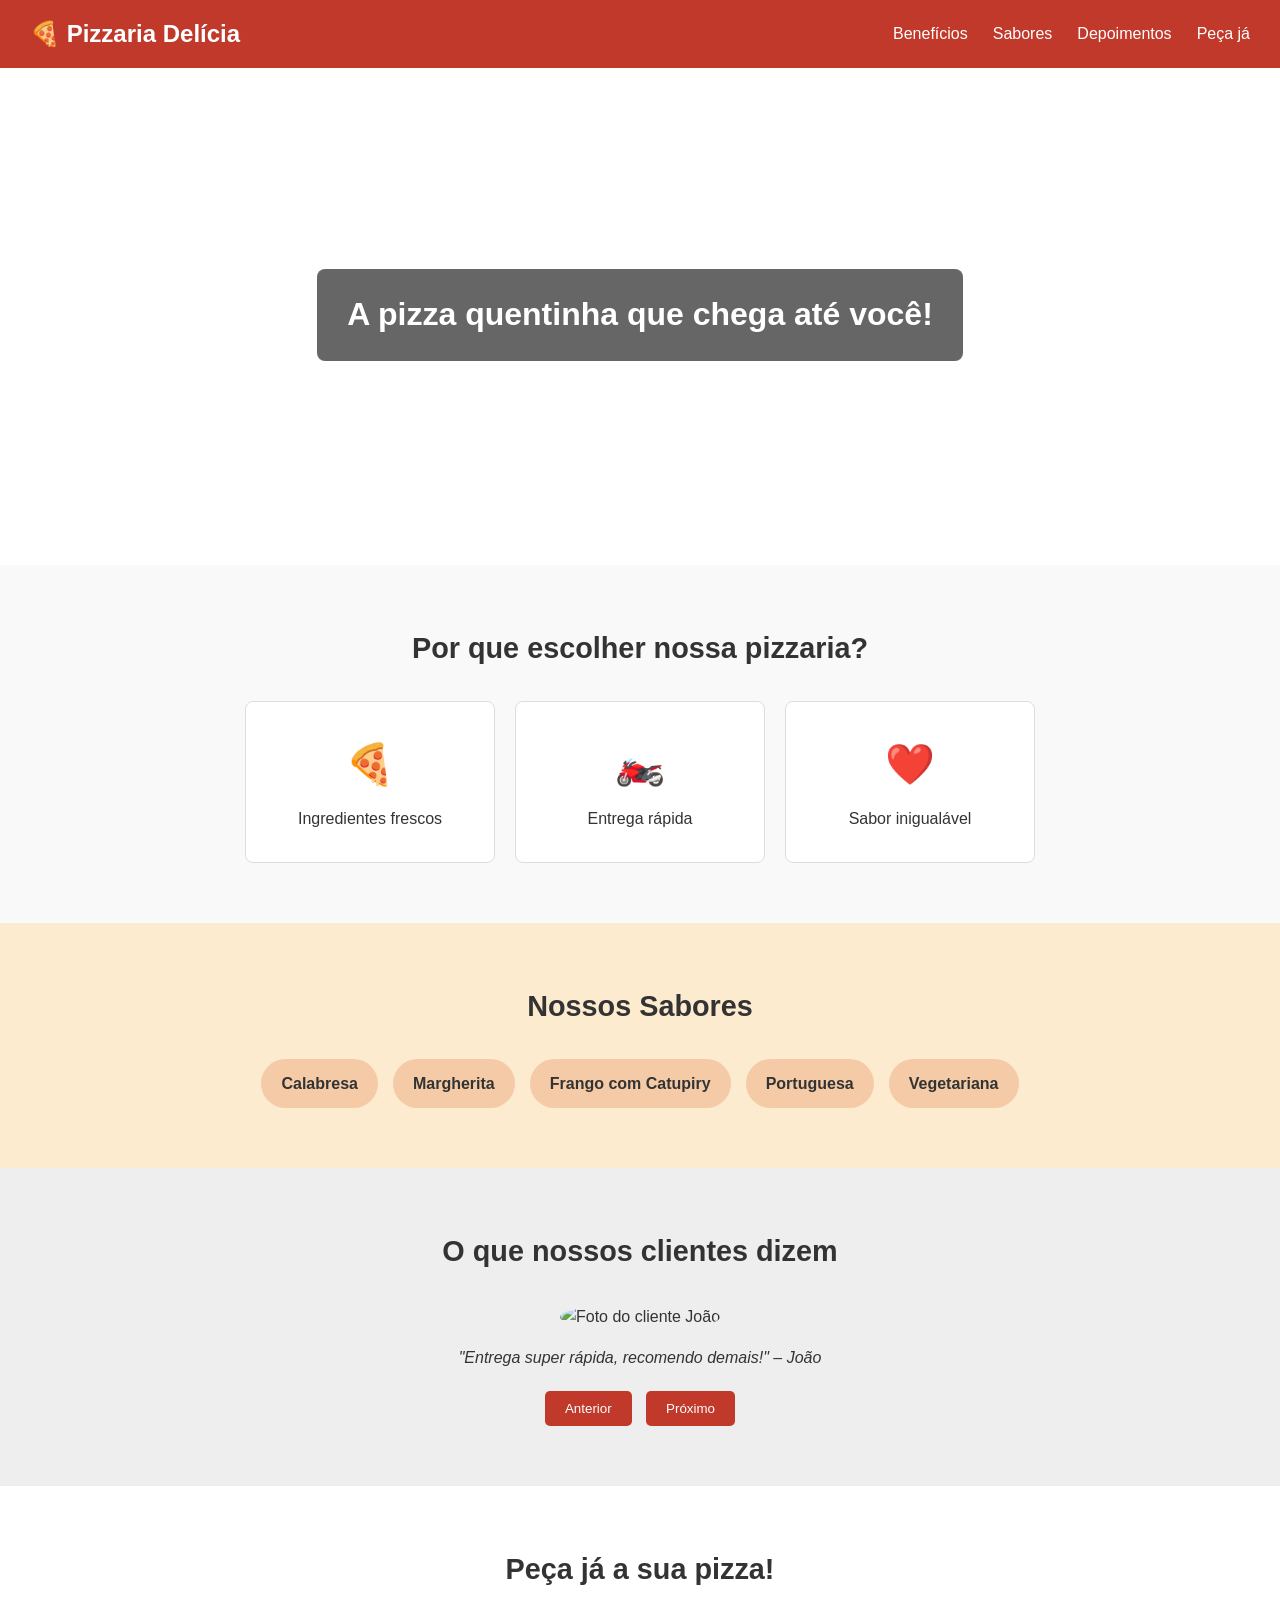
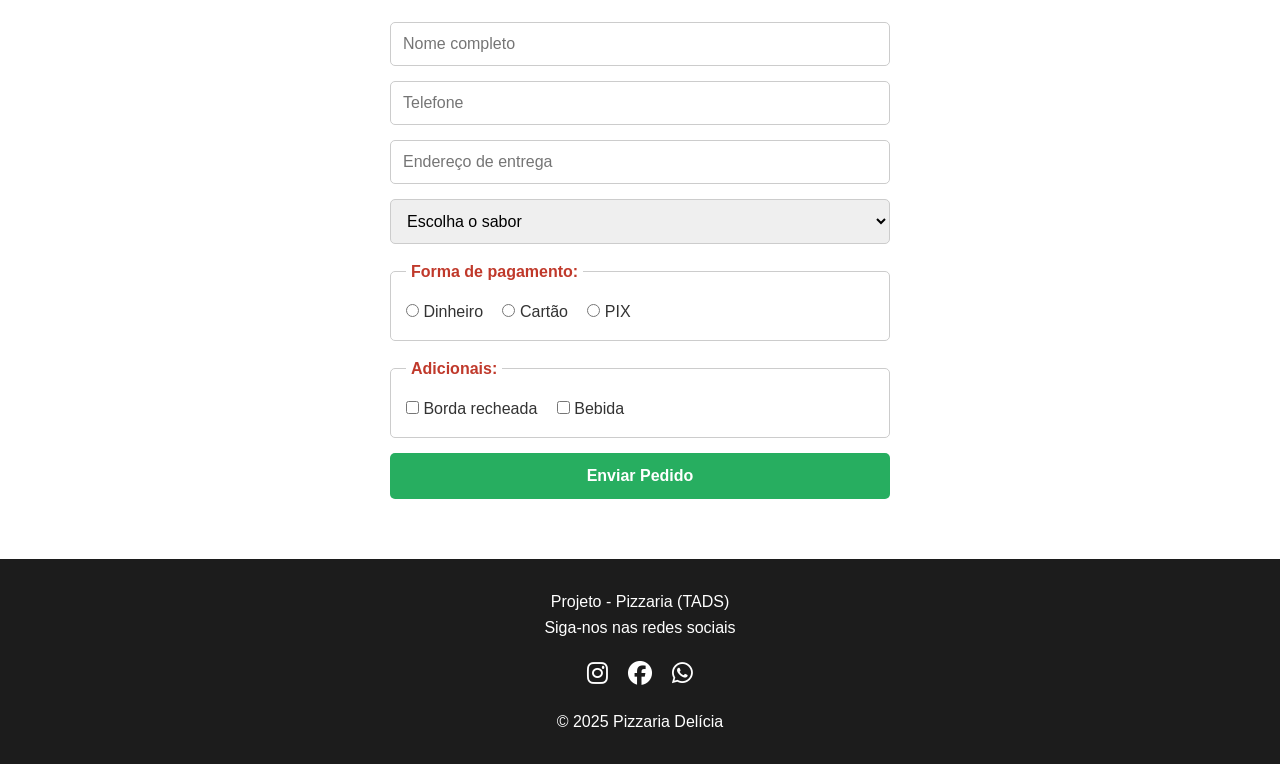
==== index.html @ 00b5034f "Initial commit: landing page da Pizzaria Delicia Estrutura completa em HTML5 e CSS3: header fixo, he" ====
<!DOCTYPE html>
<html lang="pt-br">
<head>
    <meta charset="UTF-8">
    <meta name="viewport" content="width=device-width, initial-scale=1.0">
    <title>Pizzaria Delícia</title>
    <link rel="stylesheet" href="style.css">
    <link rel="stylesheet" href="https://cdnjs.cloudflare.com/ajax/libs/font-awesome/6.5.1/css/all.min.css">
</head>
<body>

    <header>
        <div class="logo">🍕 Pizzaria Delícia</div>
        <nav>
            <ul>
                <li><a href="#beneficios">Benefícios</a></li>
                <li><a href="#sabores">Sabores</a></li>
                <li><a href="#depoimentos">Depoimentos</a></li>
                <li><a href="#formulario">Peça já</a></li>
            </ul>
        </nav>
    </header>

    <main>

        <!-- Hero Section -->
        <section class="hero">
            <h1>A pizza quentinha que chega até você!</h1>
        </section>

        <!-- Benefícios -->
        <section id="beneficios">
            <h2>Por que escolher nossa pizzaria?</h2>
            <div class="cards">
                <div class="card">
                    <div class="icone">🍕</div>
                    <p>Ingredientes frescos</p>
                </div>
                <div class="card">
                    <div class="icone">🏍️</div>
                    <p>Entrega rápida</p>
                </div>
                <div class="card">
                    <div class="icone">❤️</div>
                    <p>Sabor inigualável</p>
                </div>
            </div>
        </section>

        <!-- Sabores -->
        <section id="sabores">
            <h2>Nossos Sabores</h2>
            <div class="tags">
                <span class="tag">Calabresa</span>
                <span class="tag">Margherita</span>
                <span class="tag">Frango com Catupiry</span>
                <span class="tag">Portuguesa</span>
                <span class="tag">Vegetariana</span>
            </div>
        </section>

        <!-- Depoimentos -->
        <section id="depoimentos">
            <h2>O que nossos clientes dizem</h2>
            <div class="depoimento">
                <img src="assets/img/cliente-joao.jpg" alt="Foto do cliente João" class="depoimento-foto">
                <p>"Entrega super rápida, recomendo demais!" – João</p>
            </div>
            <div class="botoes-depoimento">
                <button type="button">Anterior</button>
                <button type="button">Próximo</button>
            </div>
        </section>

        <!-- Formulário de Pedido -->
        <section id="formulario">
            <h2>Peça já a sua pizza!</h2>
            <form action="obrigado.html" method="get">
                <input type="text" name="nome" placeholder="Nome completo" required>
                <input type="tel" name="telefone" placeholder="Telefone" required>
                <input type="text" name="endereco" placeholder="Endereço de entrega" required>

                <select name="sabor" required>
                    <option value="">Escolha o sabor</option>
                    <option value="calabresa">Calabresa</option>
                    <option value="margherita">Margherita</option>
                    <option value="frango-catupiry">Frango com Catupiry</option>
                    <option value="portuguesa">Portuguesa</option>
                    <option value="vegetariana">Vegetariana</option>
                </select>

                <fieldset>
                    <legend>Forma de pagamento:</legend>
                    <label><input type="radio" name="pagamento" value="dinheiro" required> Dinheiro</label>
                    <label><input type="radio" name="pagamento" value="cartao"> Cartão</label>
                    <label><input type="radio" name="pagamento" value="pix"> PIX</label>
                </fieldset>

                <fieldset>
                    <legend>Adicionais:</legend>
                    <label><input type="checkbox" name="borda"> Borda recheada</label>
                    <label><input type="checkbox" name="bebida"> Bebida</label>
                </fieldset>

                <button type="submit">Enviar Pedido</button>
            </form>
        </section>

    </main>

    <footer>
        <p>Projeto - Pizzaria (TADS)</p>
        <p>Siga-nos nas redes sociais</p>
        <div class="redes-sociais">
            <a href="#"><i class="fa-brands fa-instagram"></i></a>
            <a href="#"><i class="fa-brands fa-facebook"></i></a>
            <a href="#"><i class="fa-brands fa-whatsapp"></i></a>
        </div>
        <p>&copy; 2025 Pizzaria Delícia</p>
    </footer>

</body>
</html>
---- style.css ----
/* ===== Reset básico ===== */
* {
    margin: 0;
    padding: 0;
    box-sizing: border-box;
}

body {
    font-family: Arial, Helvetica, sans-serif;
    color: #333;
    line-height: 1.6;
}

a {
    text-decoration: none;
    color: inherit;
}

ul {
    list-style: none;
}

img {
    max-width: 100%;
}

/* ===== Header ===== */
header {
    background-color: #c0392b;
    color: #fff;
    padding: 15px 30px;
    position: fixed;
    top: 0;
    left: 0;
    width: 100%;
    display: flex;
    justify-content: space-between;
    align-items: center;
    z-index: 1000;
}

.logo {
    font-size: 1.5rem;
    font-weight: bold;
}

nav ul {
    display: flex;
    gap: 25px;
}

nav ul li a:hover {
    text-decoration: underline;
}

/* espaço para o header fixo não cobrir o conteúdo */
main {
    margin-top: 65px;
}

/* ===== Hero Section ===== */
.hero {
    background-image: url("assets/img/pizza.jpg");
    background-size: cover;
    background-position: center;
    background-attachment: fixed;
    height: 500px;
    display: flex;
    justify-content: center;
    align-items: center;
    text-align: center;
}

.hero h1 {
    background-color: rgba(0, 0, 0, 0.6);
    color: #fff;
    padding: 20px 30px;
    font-size: 2rem;
    border-radius: 8px;
}

/* ===== Seção Benefícios ===== */
#beneficios {
    padding: 60px 20px;
    text-align: center;
    background-color: #f9f9f9;
}

#beneficios h2 {
    margin-bottom: 30px;
    font-size: 1.8rem;
}

.cards {
    display: flex;
    justify-content: center;
    gap: 20px;
    flex-wrap: wrap;
}

.card {
    background-color: #fff;
    border: 1px solid #ddd;
    border-radius: 8px;
    padding: 30px 20px;
    width: 250px;
}

.card .icone {
    font-size: 2.5rem;
    margin-bottom: 10px;
}

/* ===== Seção Sabores ===== */
#sabores {
    padding: 60px 20px;
    text-align: center;
    background-color: #fdebd0;
}

#sabores h2 {
    margin-bottom: 30px;
    font-size: 1.8rem;
}

.tags {
    display: flex;
    justify-content: center;
    gap: 15px;
    flex-wrap: wrap;
}

.tag {
    background-color: #f5cba7;
    padding: 12px 20px;
    border-radius: 25px;
    font-weight: bold;
}

/* ===== Seção Depoimentos ===== */
#depoimentos {
    padding: 60px 20px;
    text-align: center;
    background-color: #eee;
}

#depoimentos h2 {
    margin-bottom: 30px;
    font-size: 1.8rem;
}

.depoimento-foto {
    width: 90px;
    height: 90px;
    border-radius: 50%;
    object-fit: cover;
    margin-bottom: 15px;
}

.depoimento p {
    font-style: italic;
    margin-bottom: 20px;
}

.botoes-depoimento button {
    background-color: #c0392b;
    color: #fff;
    border: none;
    padding: 10px 20px;
    margin: 0 5px;
    border-radius: 5px;
    cursor: pointer;
}

/* ===== Formulário ===== */
#formulario {
    padding: 60px 20px;
}

#formulario h2 {
    text-align: center;
    margin-bottom: 30px;
    font-size: 1.8rem;
}

form {
    max-width: 500px;
    margin: 0 auto;
    display: flex;
    flex-direction: column;
    gap: 15px;
}

form input,
form select {
    padding: 12px;
    border: 1px solid #ccc;
    border-radius: 5px;
    font-size: 1rem;
}

fieldset {
    border: 1px solid #ccc;
    border-radius: 5px;
    padding: 15px;
}

legend {
    color: #c0392b;
    font-weight: bold;
    padding: 0 5px;
}

fieldset label {
    margin-right: 15px;
}

form button {
    background-color: #27ae60;
    color: #fff;
    border: none;
    padding: 14px;
    font-size: 1rem;
    font-weight: bold;
    border-radius: 5px;
    cursor: pointer;
}

form button:hover {
    background-color: #219150;
}

/* ===== Footer ===== */
footer {
    background-color: #1c1c1c;
    color: #fff;
    text-align: center;
    padding: 30px 20px;
}

.redes-sociais {
    margin: 15px 0;
    display: flex;
    justify-content: center;
    gap: 20px;
    font-size: 1.5rem;
}

/* ===== Página obrigado.html ===== */
.obrigado {
    min-height: 70vh;
    display: flex;
    flex-direction: column;
    justify-content: center;
    align-items: center;
    text-align: center;
    padding: 40px 20px;
}

.obrigado h1 {
    color: #c0392b;
    margin-bottom: 15px;
}

.obrigado a {
    margin-top: 20px;
    background-color: #c0392b;
    color: #fff;
    padding: 12px 25px;
    border-radius: 5px;
}

/* ===== Responsividade ===== */
@media (max-width: 768px) {
    header {
        flex-direction: column;
        gap: 10px;
    }

    nav ul {
        flex-wrap: wrap;
        justify-content: center;
        gap: 12px;
    }

    main {
        margin-top: 100px;
    }

    .hero {
        height: 400px;
    }

    .hero h1 {
        font-size: 1.4rem;
    }

    .cards {
        flex-direction: column;
        align-items: center;
    }
}

@media (max-width: 480px) {
    .hero h1 {
        font-size: 1.1rem;
        padding: 15px;
    }

    .tag {
        padding: 10px 15px;
        font-size: 0.9rem;
    }
}
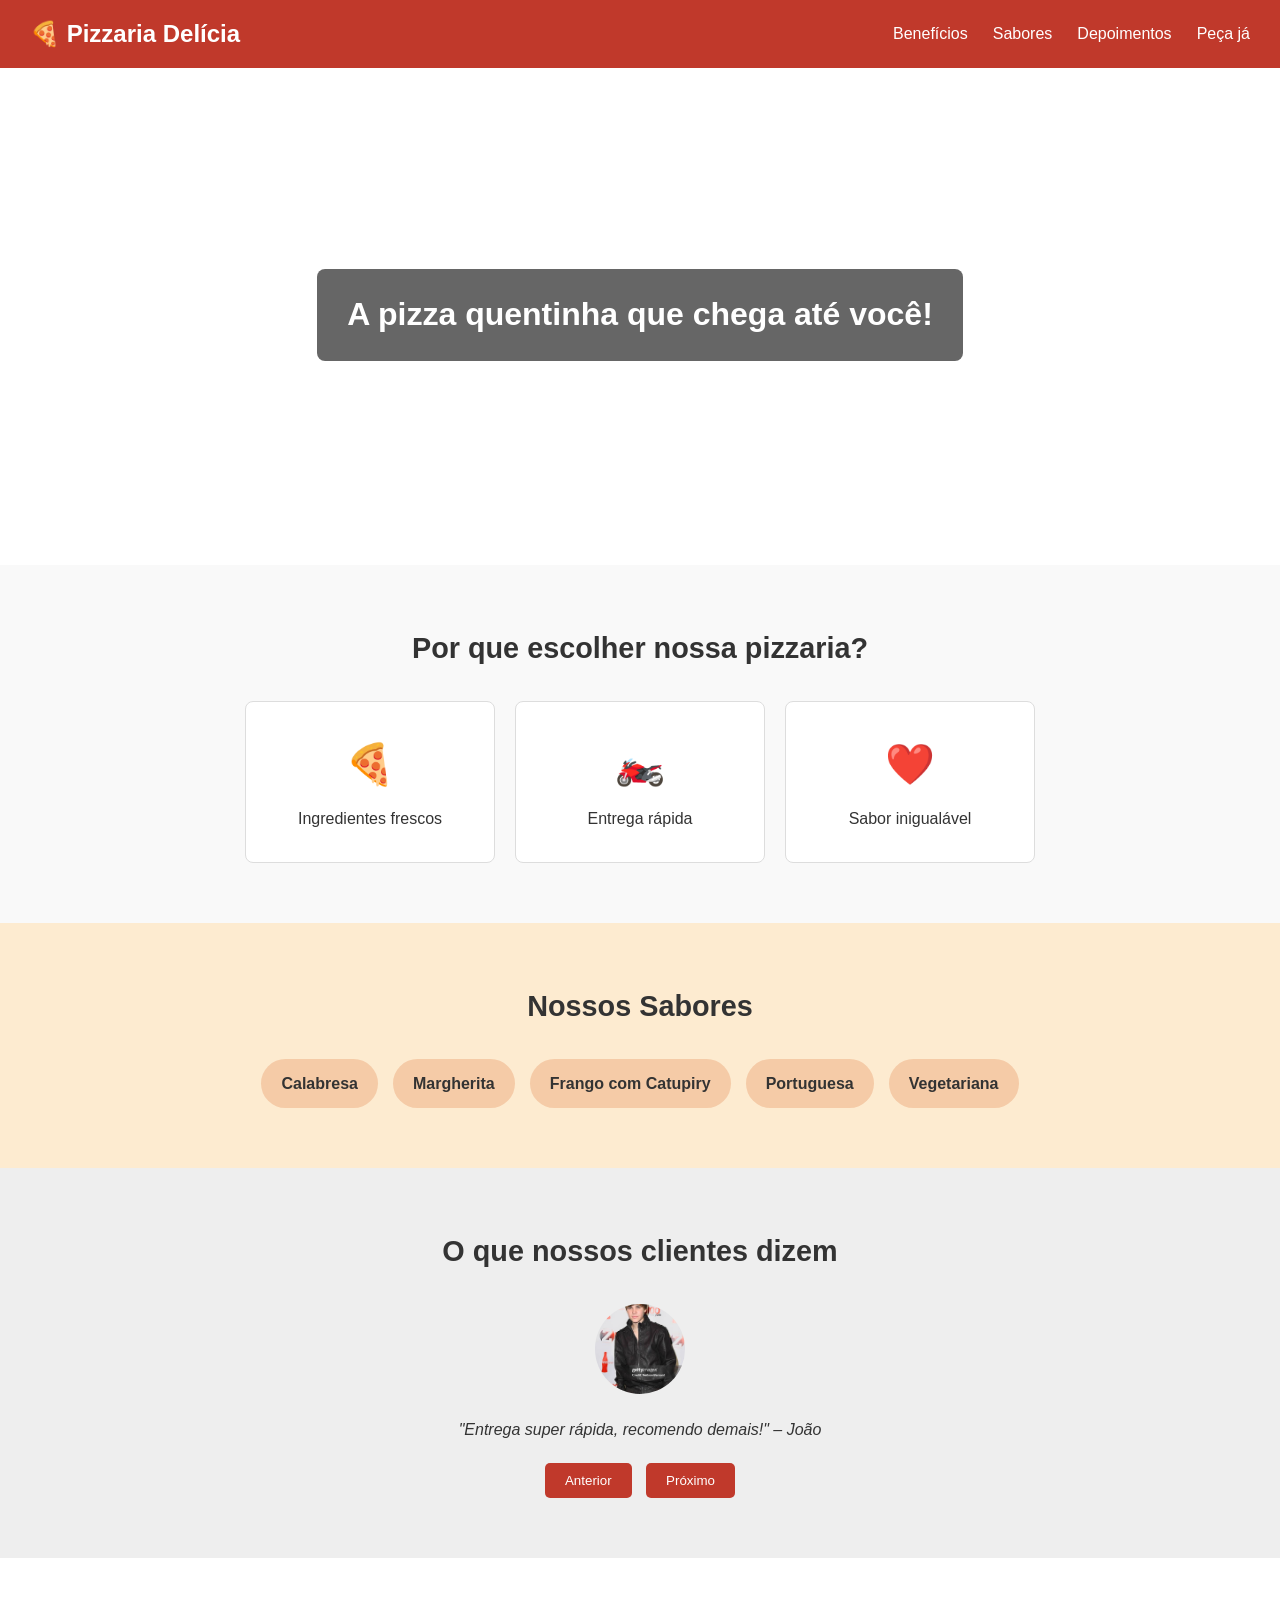
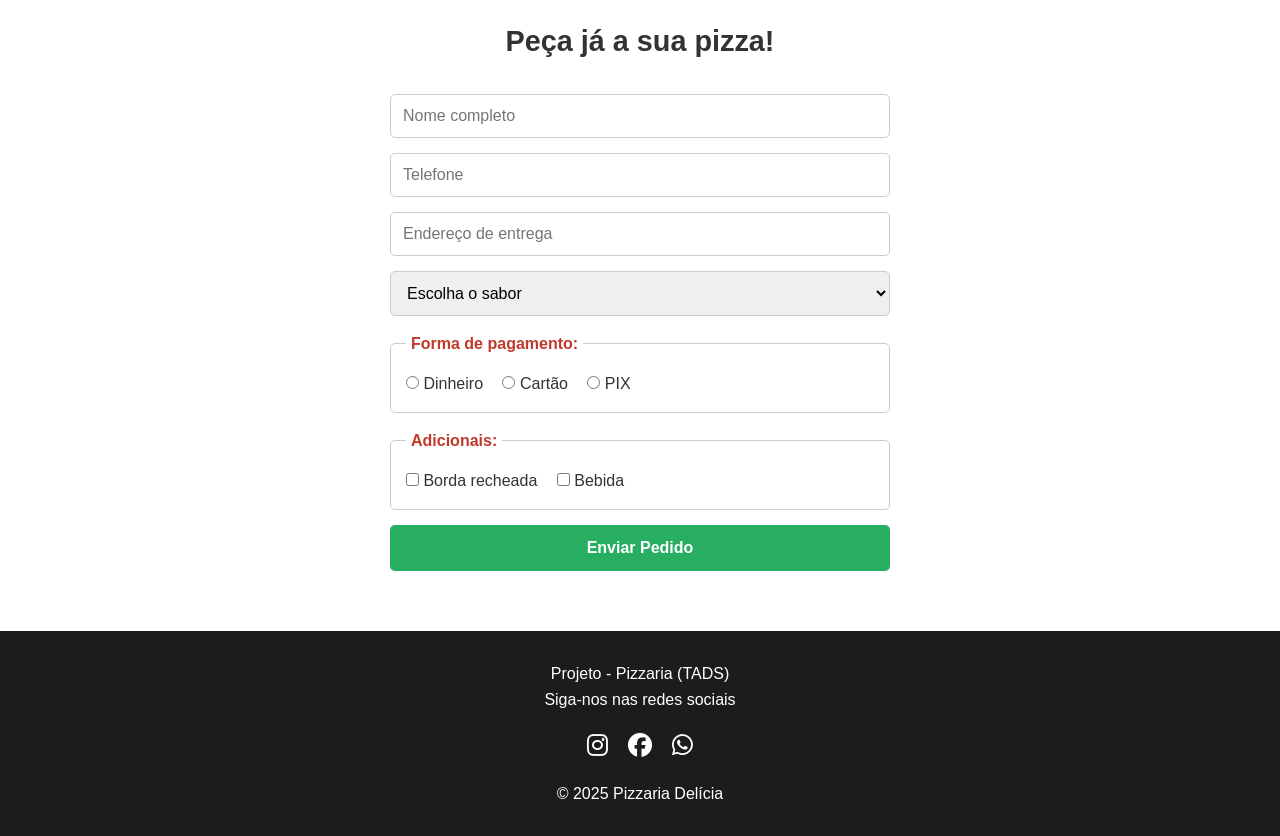
==== commit ca61015f: "Commitei as alterações do desafio 2, onde fiz algumas alterações no index.html para adaptar a criaçã" ====
--- a/index.html
+++ b/index.html
@@ -63,24 +63,24 @@
         <section id="depoimentos">
             <h2>O que nossos clientes dizem</h2>
             <div class="depoimento">
-                <img src="assets/img/cliente-joao.jpg" alt="Foto do cliente João" class="depoimento-foto">
-                <p>"Entrega super rápida, recomendo demais!" – João</p>
+                <img id="depoimento-foto" src="assets/img/cliente-joao.jpg" alt="Foto do cliente João" class="depoimento-foto">
+                <p id="depoimento-texto">"Entrega super rápida, recomendo demais!" – João</p>
             </div>
             <div class="botoes-depoimento">
-                <button type="button">Anterior</button>
-                <button type="button">Próximo</button>
+                <button type="button" id="btn-anterior">Anterior</button>
+                <button type="button" id="btn-proximo">Próximo</button>
             </div>
         </section>
 
         <!-- Formulário de Pedido -->
         <section id="formulario">
             <h2>Peça já a sua pizza!</h2>
-            <form action="obrigado.html" method="get">
-                <input type="text" name="nome" placeholder="Nome completo" required>
-                <input type="tel" name="telefone" placeholder="Telefone" required>
-                <input type="text" name="endereco" placeholder="Endereço de entrega" required>
+            <form id="form-pedido" action="obrigado.html" method="get" novalidate>
+                <input type="text" id="nome" name="nome" placeholder="Nome completo">
+                <input type="tel" id="telefone" name="telefone" placeholder="Telefone">
+                <input type="text" id="endereco" name="endereco" placeholder="Endereço de entrega">
 
-                <select name="sabor" required>
+                <select id="sabor" name="sabor">
                     <option value="">Escolha o sabor</option>
                     <option value="calabresa">Calabresa</option>
                     <option value="margherita">Margherita</option>
@@ -91,7 +91,7 @@
 
                 <fieldset>
                     <legend>Forma de pagamento:</legend>
-                    <label><input type="radio" name="pagamento" value="dinheiro" required> Dinheiro</label>
+                    <label><input type="radio" name="pagamento" value="dinheiro"> Dinheiro</label>
                     <label><input type="radio" name="pagamento" value="cartao"> Cartão</label>
                     <label><input type="radio" name="pagamento" value="pix"> PIX</label>
                 </fieldset>
@@ -101,6 +101,8 @@
                     <label><input type="checkbox" name="borda"> Borda recheada</label>
                     <label><input type="checkbox" name="bebida"> Bebida</label>
                 </fieldset>
+
+                <ul id="form-erro" class="form-erro"></ul>
 
                 <button type="submit">Enviar Pedido</button>
             </form>
@@ -119,5 +121,6 @@
         <p>&copy; 2025 Pizzaria Delícia</p>
     </footer>
 
+    <script src="js/scripts.js"></script>
 </body>
 </html>
--- a/style.css
+++ b/style.css
@@ -215,6 +215,17 @@
     margin-right: 15px;
 }
 
+.form-erro {
+    list-style: disc;
+    padding-left: 20px;
+    color: #c0392b;
+    font-size: 0.9rem;
+}
+
+.form-erro:empty {
+    display: none;
+}
+
 form button {
     background-color: #27ae60;
     color: #fff;
